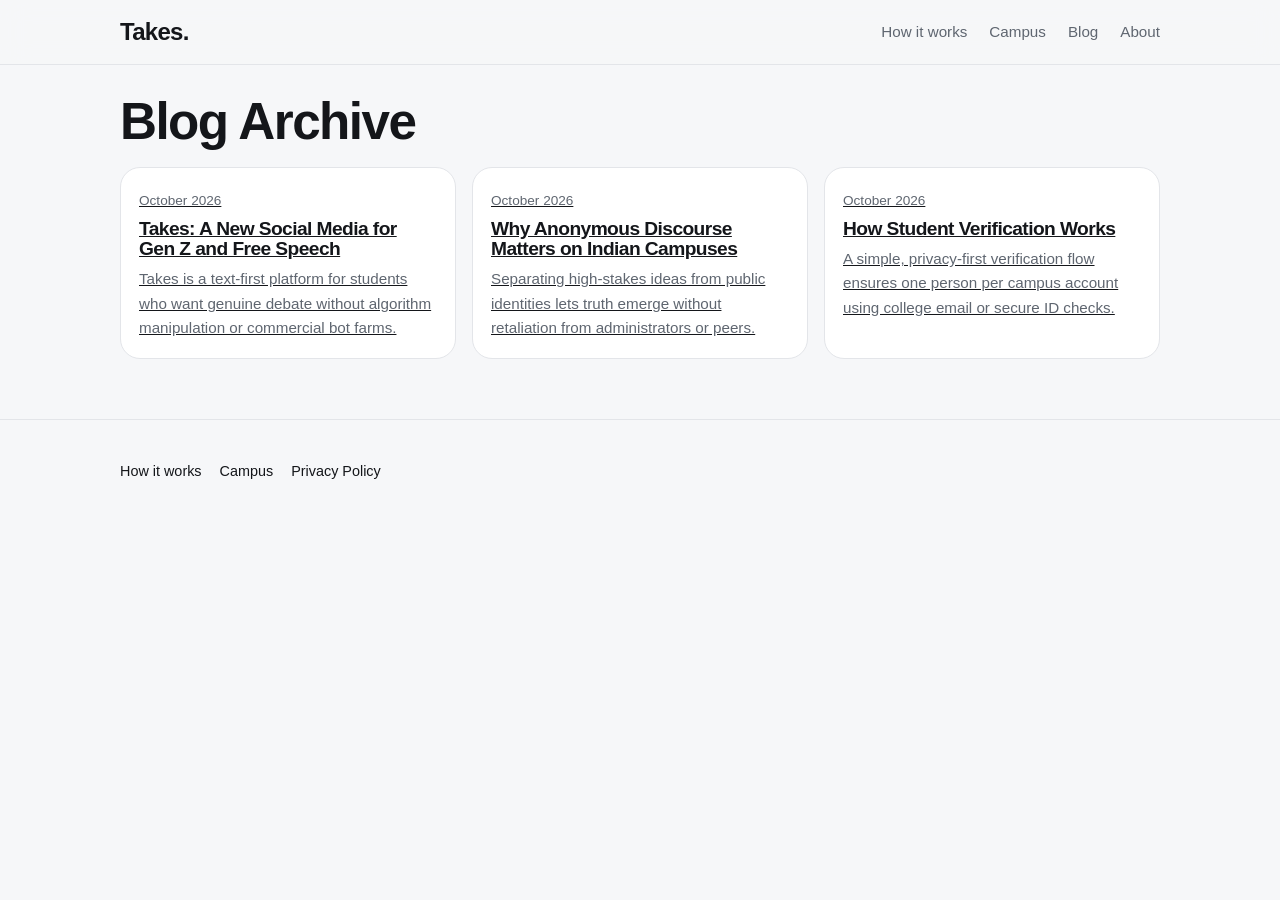
==== blog/index.html @ 722fe3e1 "Restructure site: move privacy policy to privacy.html, add blog index and three posts, update homepa" ====
<!DOCTYPE html>
<html lang="en">
<head>
  <meta charset="utf-8">
  <meta name="viewport" content="width=device-width, initial-scale=1">
  <title>Blog — Takes.</title>
  <link rel="stylesheet" href="../style.css">
</head>
<body>
  <header class="nv">
    <div class="w">
      <a class="logo" href="../index.html">Takes.</a>
      <nav aria-label="Main" class="nl">
        <a href="../index.html#how">How it works</a>
        <a href="../index.html#campus">Campus</a>
        <a href="../blog/index.html">Blog</a>
        <a href="../about.html">About</a>
      </nav>
    </div>
  </header>

  <main class="pg w">
    <div class="bhd">
      <h2>Blog Archive</h2>
    </div>
    <div class="blog-grid">
      <article class="post-card">
        <a href="takes-a-new-social-media-for-gen-z.html" class="post-card-content">
          <span class="post-card-date">October 2026</span>
          <h3 class="post-card-title">Takes: A New Social Media for Gen Z and Free Speech</h3>
          <p style="color:var(--mu); margin-top:8px; font-size:0.95rem;">Takes is a text-first platform for students who want genuine debate without algorithm manipulation or commercial bot farms.</p>
        </a>
      </article>

      <article class="post-card">
        <a href="why-anonymous-takes-matter-on-campus.html" class="post-card-content">
          <span class="post-card-date">October 2026</span>
          <h3 class="post-card-title">Why Anonymous Discourse Matters on Indian Campuses</h3>
          <p style="color:var(--mu); margin-top:8px; font-size:0.95rem;">Separating high-stakes ideas from public identities lets truth emerge without retaliation from administrators or peers.</p>
        </a>
      </article>

      <article class="post-card">
        <a href="how-student-verification-works.html" class="post-card-content">
          <span class="post-card-date">October 2026</span>
          <h3 class="post-card-title">How Student Verification Works</h3>
          <p style="color:var(--mu); margin-top:8px; font-size:0.95rem;">A simple, privacy-first verification flow ensures one person per campus account using college email or secure ID checks.</p>
        </a>
      </article>
    </div>
  </main>

  <footer>
    <div class="w">
      <nav aria-label="Footer" class="fl">
        <a href="../index.html#how">How it works</a>
        <a href="../index.html#campus">Campus</a>
        <a href="../privacy.html">Privacy Policy</a>
      </nav>
    </div>
  </footer>
</body>
</html>
---- style.css ----
/* ==========================================================
   TAKES. MASTER STYLESHEET
   Handles Landing Page, Blog Posts, and Privacy Policy
   ========================================================== */

:root {
  --bg: #121316;
  --cd: #1A1C20;
  --rs: #22252A;
  --bd: #2C2F35;
  --tx: #ECEDEF;
  --mu: #9BA1A9;
  --ln: #6FB1FF;
  --lm: #C0FE72;
  --on: #111111;
  --lb: transparent;
  --dn: #FF5A5F;
}

:root[data-theme="light"] {
  --bg: #F6F7F9;
  --cd: #FFFFFF;
  --rs: #EEF0F3;
  --bd: #E3E5E9;
  --tx: #14161A;
  --mu: #5F6670;
  --ln: #1769E0;
  --lb: #A6DB5E;
  --dn: #D93036;
}

@media (prefers-color-scheme: light) {
  :root:not([data-theme="dark"]) {
    --bg: #F6F7F9;
    --cd: #FFFFFF;
    --rs: #EEF0F3;
    --bd: #E3E5E9;
    --tx: #14161A;
    --mu: #5F6670;
    --ln: #1769E0;
    --lb: #A6DB5E;
    --dn: #D93036;
  }
}

* {
  box-sizing: border-box;
  margin: 0;
  padding: 0;
}

html {
  scroll-behavior: smooth;
  scroll-padding-top: 76px;
}

body {
  background: var(--bg);
  color: var(--tx);
  font: 17px/1.6 'DM Sans', -apple-system, BlinkMacSystemFont, "Segoe UI", Roboto, sans-serif;
  overflow-x: hidden;
  transition: background 0.25s ease, color 0.25s ease;
}

h1, h2, h3, .logo {
  font-family: 'Bricolage Grotesque', 'DM Sans', sans-serif;
  letter-spacing: -0.03em;
  line-height: 1.05;
  font-weight: 700;
}

a {
  color: inherit;
}

img {
  max-width: 100%;
  height: auto;
}

:focus-visible {
  outline: 2px solid var(--lm);
  outline-offset: 3px;
}

.w {
  max-width: 1080px;
  margin: auto;
  padding: 0 20px;
}

/* --- NAVIGATION --- */
.nv {
  position: sticky;
  top: 0;
  z-index: 50;
  background: color-mix(in srgb, var(--bg) 86%, transparent);
  backdrop-filter: blur(14px);
  -webkit-backdrop-filter: blur(14px);
  border-bottom: 1px solid var(--bd);
}

.nv .w {
  display: flex;
  align-items: center;
  gap: 10px;
  height: 64px;
}

.logo {
  display: flex;
  align-items: center;
  gap: 9px;
  font-size: 1.5rem;
  font-weight: 800;
  text-decoration: none;
}

.logo svg {
  width: 36px;
  height: 36px;
  background: #121316;
  border-radius: 11px;
  padding: 3px;
}

.nl {
  display: flex;
  align-items: center;
  gap: 22px;
  margin-left: auto;
}

.nl a {
  text-decoration: none;
  color: var(--mu);
  font-size: 0.95rem;
  transition: color 0.15s;
}

.nl a:hover {
  color: var(--tx);
}

a.bt, .wl button {
  background: var(--lm);
  color: var(--on) !important;
  border: 1px solid var(--lb);
  border-radius: 99px;
  font-weight: 700;
  text-decoration: none;
  transition: transform 0.15s ease, opacity 0.15s ease;
}

a.bt:active, .wl button:active {
  transform: scale(0.97);
}

a.bt {
  padding: 8px 18px;
}

.ic {
  width: 42px;
  height: 42px;
  border-radius: 50%;
  border: 1px solid var(--bd);
  background: var(--cd);
  color: var(--tx);
  cursor: pointer;
  display: grid;
  place-items: center;
  flex: none;
}

.ic svg {
  width: 20px;
  height: 20px;
  fill: none;
  stroke: currentColor;
  stroke-width: 2;
  stroke-linecap: round;
  stroke-linejoin: round;
}

.mb {
  display: none;
}

/* --- MOBILE DRAWER --- */
.ov {
  position: fixed;
  inset: 0;
  background: rgba(0, 0, 0, 0.6);
  opacity: 0;
  pointer-events: none;
  transition: opacity 0.25s;
  z-index: 90;
}

.dr {
  position: fixed;
  top: 0;
  right: 0;
  bottom: 0;
  width: min(340px, 86vw);
  background: var(--cd);
  border-left: 1px solid var(--bd);
  transform: translateX(100%);
  visibility: hidden;
  transition: transform 0.25s cubic-bezier(0.16, 1, 0.3, 1), visibility 0.25s;
  z-index: 100;
  overflow-y: auto;
  padding: 20px 24px;
}

body.mo .ov {
  opacity: 1;
  pointer-events: auto;
}

body.mo .dr {
  transform: none;
  visibility: visible;
}

.dr .x {
  float: right;
  font-size: 2rem;
  line-height: 1;
  background: none;
  border: 0;
  color: var(--tx);
  cursor: pointer;
}

.dr .dl {
  clear: both;
  padding-top: 14px;
}

.dr .dl a {
  display: block;
  font: 700 1.4rem 'Bricolage Grotesque', sans-serif;
  text-decoration: none;
  padding: 10px 0;
  border-bottom: 1px solid var(--bd);
}

/* --- HERO SECTION --- */
.hero {
  padding: 60px 20px 48px;
  display: grid;
  gap: 36px;
  grid-template-columns: 1.15fr 0.85fr;
  align-items: center;
}

.hero h1 {
  font-size: clamp(2.8rem, 8.5vw, 5.2rem);
  font-weight: 800;
}

.hero p {
  color: var(--mu);
  font-size: 1.15rem;
  max-width: 38ch;
  margin: 20px 0 28px;
}

form.wl {
  display: flex;
  gap: 8px;
  max-width: 480px;
  flex-wrap: wrap;
}

.wl input[type="email"] {
  flex: 1 1 220px;
  padding: 15px 20px;
  border-radius: 99px;
  border: 1px solid var(--bd);
  background: var(--cd);
  color: var(--tx);
  font: inherit;
  outline: none;
}

.wl input[type="email"]:focus {
  border-color: var(--lm);
}

.wl button {
  padding: 15px 26px;
  font: 700 1rem 'DM Sans', sans-serif;
  cursor: pointer;
  border: none;
}

.hp {
  position: absolute;
  left: -9999px;
}

.ok {
  display: none;
  font: 700 1.25rem 'Bricolage Grotesque', sans-serif;
  padding: 14px 0;
  color: var(--lm);
}

/* --- MOCK CARDS --- */
.mx {
  display: grid;
  gap: 14px;
  max-width: 380px;
  justify-self: end;
  width: 100%;
}

.mk {
  background: var(--cd);
  border: 1px solid var(--bd);
  border-radius: 24px;
  padding: 18px;
  box-shadow: 0 12px 32px rgba(0,0,0,0.2);
}

.mk.gh {
  background: var(--tx);
  color: var(--bg);
  border-color: var(--tx);
  margin-left: 24px;
  border-radius: 24px 24px 24px 8px;
}

.mh {
  display: flex;
  align-items: center;
  gap: 8px;
}

.mh small, .mh svg {
  color: var(--mu);
}

.gh .mh small, .gh .tg {
  color: inherit;
  opacity: 0.65;
}

.av {
  width: 32px;
  height: 32px;
  border-radius: 50%;
  background: var(--rs);
  display: grid;
  place-items: center;
  font-size: 0.82rem;
  font-weight: 700;
}

.mh svg {
  width: 26px;
  height: 26px;
  fill: none;
  stroke: currentColor;
  stroke-width: 2;
  stroke-linecap: round;
  stroke-linejoin: round;
}

.vp {
  margin-left: auto;
  background: var(--rs);
  border-radius: 99px;
  padding: 3px 12px;
  font-size: 0.85rem;
  font-weight: 700;
}

.gh .vp {
  background: var(--bg);
  color: var(--tx);
}

.tg {
  display: block;
  color: var(--ln);
  font-size: 0.85rem;
  margin: 10px 0 2px;
}

.mk p {
  margin: 4px 0 12px;
  font-size: 1rem;
}

.imgs {
  display: flex;
  gap: 8px;
  overflow: hidden;
}

.im {
  flex: 0 0 auto;
  height: 88px;
  border-radius: 12px;
}

.im.a { width: 140px; background: linear-gradient(135deg, #C0FE72, #5a7d1c); }
.im.b { width: 76px;  background: linear-gradient(160deg, #6FB1FF, #23406b); }
.im.c { width: 110px; background: linear-gradient(45deg, #FF9AC1, #7a3550); }

/* --- SECTIONS & CARDS --- */
section {
  padding: 64px 0;
}

h2 {
  font-size: clamp(1.9rem, 5.5vw, 3.2rem);
  margin-bottom: 10px;
  font-weight: 800;
}

.lead {
  color: var(--mu);
  max-width: 56ch;
  margin-bottom: 30px;
}

.g {
  display: grid;
  gap: 14px;
  grid-template-columns: repeat(auto-fit, minmax(230px, 1fr));
}

.c {
  background: var(--cd);
  border: 1px solid var(--bd);
  border-radius: 22px;
  padding: 24px;
}

.c svg {
  width: 26px;
  height: 26px;
  fill: none;
  stroke: currentColor;
  stroke-width: 2;
  stroke-linecap: round;
  stroke-linejoin: round;
  margin-bottom: 12px;
}

.c h3 {
  font-size: 1.25rem;
  margin-bottom: 8px;
}

.c p {
  color: var(--mu);
  font-size: 0.98rem;
}

.c.f {
  background: var(--tx);
  color: var(--bg);
  border-color: var(--tx);
}

.c.f p, .c.l p {
  color: inherit;
  opacity: 0.75;
}

.c.l {
  background: var(--lm);
  color: var(--on);
  border-color: var(--lm);
}

/* --- FAQ DETAILS --- */
details.q {
  border-bottom: 1px solid var(--bd);
  padding: 18px 0;
}

details.q summary {
  cursor: pointer;
  font: 700 1.15rem 'Bricolage Grotesque', sans-serif;
  list-style: none;
  display: flex;
  justify-content: space-between;
  align-items: center;
}

details.q summary::-webkit-details-marker {
  display: none;
}

details.q summary::after {
  content: "+";
  font-size: 1.4rem;
  font-weight: 400;
}

details.q[open] summary::after {
  content: "\2212";
}

details.q p {
  color: var(--mu);
  margin-top: 10px;
  max-width: 62ch;
}

.cta {
  text-align: center;
}

.cta form {
  margin: auto;
  justify-content: center;
}

/* --- BLOG LIST & READ VIEW (SHARED) --- */
.pg {
  max-width: 1080px;
  margin: auto;
  padding: 30px 20px 60px;
}

.bhd {
  display: flex;
  align-items: baseline;
  justify-content: space-between;
  margin-bottom: 18px;
}

.bhd h2 {
  margin: 0;
}

.bhd a {
  color: var(--mu);
  text-decoration: none;
  font-weight: 700;
}

.blog-grid {
  display: grid;
  gap: 16px;
  grid-template-columns: repeat(auto-fit, minmax(280px, 1fr));
}

.post-card {
  background: var(--cd);
  border: 1px solid var(--bd);
  border-radius: 20px;
  overflow: hidden;
  text-decoration: none;
  color: inherit;
  display: flex;
  flex-direction: column;
  transition: transform 0.2s, border-color 0.2s;
}

.post-card:hover {
  border-color: var(--tx);
  transform: translateY(-2px);
}

.post-card-thumb {
  width: 100%;
  aspect-ratio: 16/9;
  object-fit: cover;
  background: var(--rs);
}

.post-card-content {
  padding: 18px;
}

.post-card-date {
  color: var(--mu);
  font-size: 0.85rem;
}

.post-card-title {
  font-size: 1.2rem;
  margin-top: 6px;
  font-weight: 700;
}

/* --- PRIVACY POLICY / ARTICLE VIEW STYLES --- */
.policy-wrap {
  max-width: 760px;
  margin: 0 auto;
  padding: 20px 0 60px;
}

.policy-card {
  background: var(--cd);
  border: 1px solid var(--bd);
  border-radius: 18px;
  padding: 22px 20px;
  margin-bottom: 16px;
  width: 100%;
}

.policy-card h2 {
  font-size: 1.25rem;
  margin: 0 0 10px 0;
  color: var(--lm);
  font-weight: 700;
}

.policy-card p {
  margin-bottom: 12px;
  font-size: 0.98rem;
}

.policy-card p:last-child {
  margin-bottom: 0;
}

.policy-card ul {
  padding-left: 20px;
  margin-top: 8px;
}

.policy-card li {
  margin-bottom: 8px;
  font-size: 0.95rem;
}

.highlight {
  color: var(--lm);
  font-weight: 600;
}

/* --- FOOTER & BOLT-STYLE GIANT ANIMATED WATERMARK --- */
footer {
  position: relative;
  overflow: hidden;
  padding: 40px 0 0;
  color: var(--mu);
  font-size: 0.9rem;
  border-top: 1px solid var(--bd);
  background: var(--bg);
}

.fl {
  display: flex;
  gap: 18px;
  flex-wrap: wrap;
  margin-bottom: 14px;
}

.fl a {
  text-decoration: none;
  color: var(--tx);
  font-weight: 500;
}

.fl a:hover {
  color: var(--lm);
}

.footer-copy {
  margin-bottom: 30px;
}

/* THE BOLT.NEW SCANLINE WATERMARK */
.bolt-watermark-wrap {
  position: relative;
  width: 100%;
  height: clamp(140px, 24vw, 280px);
  overflow: hidden;
  display: flex;
  align-items: flex-end;
  justify-content: center;
  user-select: none;
  pointer-events: none;
  margin-top: 20px;
}

.bolt-watermark-text {
  font-family: 'Bricolage Grotesque', sans-serif;
  font-size: clamp(6.5rem, 25vw, 22rem);
  font-weight: 800;
  letter-spacing: -0.05em;
  line-height: 0.72;
  margin: 0;
  padding: 0;
  text-align: center;
  position: relative;
  
  /* Striped vertical raster pattern mask matching Bolt.new */
  background: repeating-linear-gradient(
    90deg,
    var(--tx) 0px,
    var(--tx) 3px,
    transparent 3px,
    transparent 7px
  );
  -webkit-background-clip: text;
  -webkit-text-fill-color: transparent;
  opacity: 0.16;
  animation: scanShimmer 6s ease-in-out infinite alternate;
}

:root[data-theme="light"] .bolt-watermark-text {
  opacity: 0.10;
}

/* Ambient bottom glow behind the giant text */
.bolt-watermark-glow {
  position: absolute;
  bottom: -40px;
  width: 70%;
  height: 120px;
  background: radial-gradient(circle, var(--lm) 0%, transparent 70%);
  opacity: 0.08;
  filter: blur(40px);
  pointer-events: none;
}

@keyframes scanShimmer {
  0% {
    opacity: 0.12;
    transform: translateY(4px);
    background-position: 0px 0px;
  }
  50% {
    opacity: 0.22;
  }
  100% {
    opacity: 0.14;
    transform: translateY(0px);
    background-position: 28px 0px;
  }
}

/* --- RESPONSIVE MEDIA QUERIES --- */
@media (max-width: 900px) {
  .nl { display: none; }
  .mb { display: grid; }
  #th { margin-left: auto; }
}

@media (max-width: 760px) {
  .hero {
    grid-template-columns: 1fr;
    padding-top: 36px;
  }
  .mx {
    justify-self: stretch;
    max-width: none;
  }
}

@media (prefers-reduced-motion: reduce) {
  * {
    animation: none !important;
    transition: none !important;
  }
}
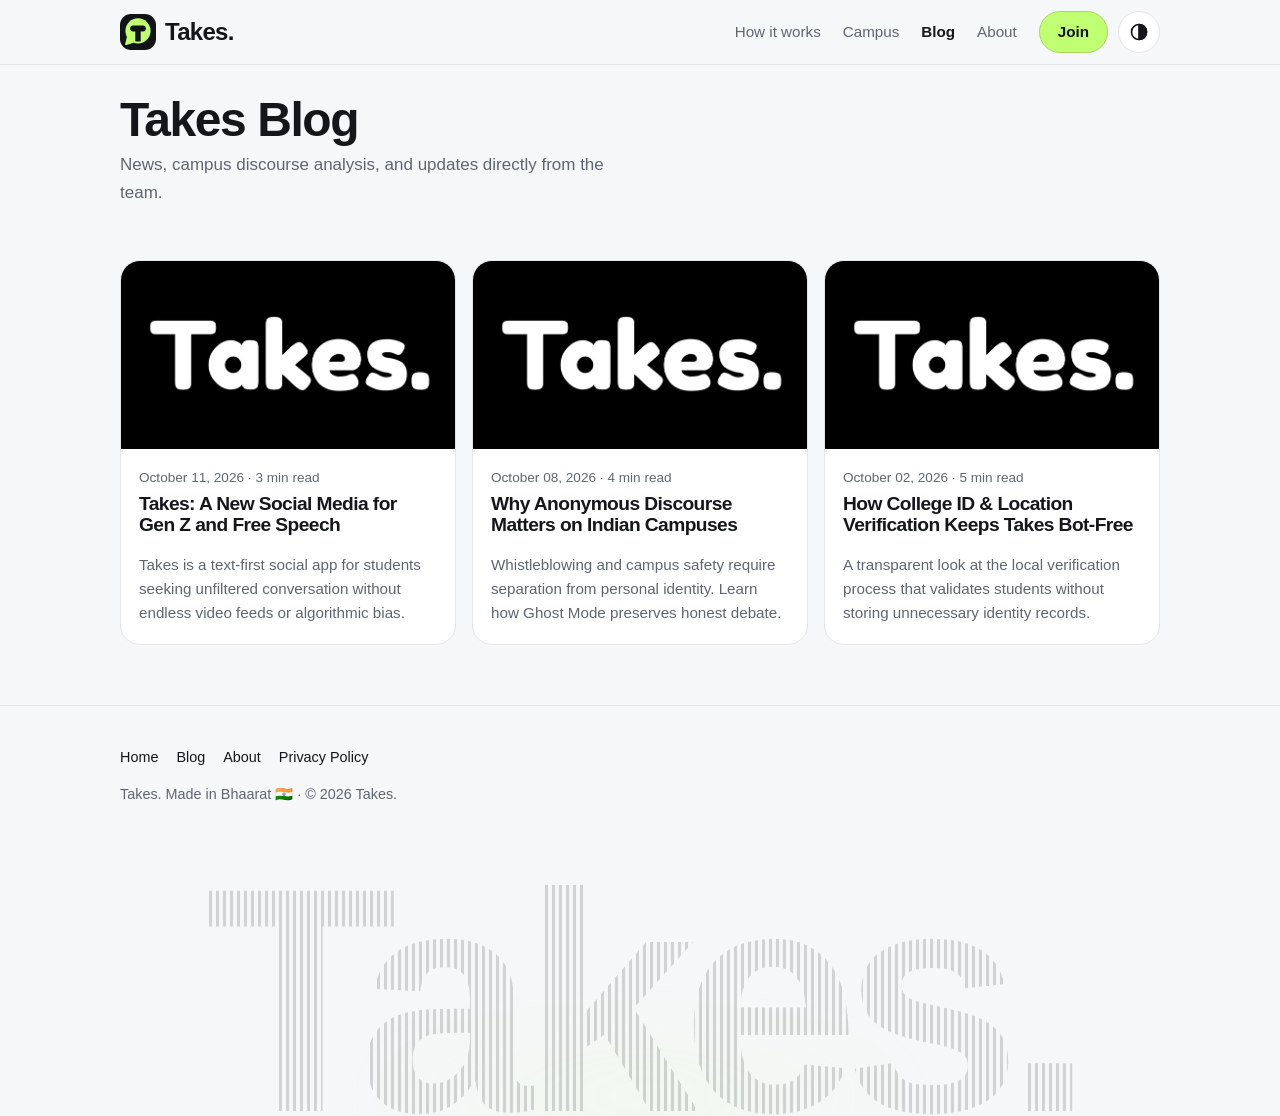
==== commit 4e2502d2: "Refactor index.html for improved layout and accessibility Updated meta tags for better responsivenes" ====
--- a/blog/index.html
+++ b/blog/index.html
@@ -1,50 +1,114 @@
 <!DOCTYPE html>
 <html lang="en">
 <head>
-  <meta charset="utf-8">
-  <meta name="viewport" content="width=device-width, initial-scale=1">
+  <meta charset="UTF-8">
+  <meta name="viewport" content="width=device-width, initial-scale=1.0, viewport-fit=cover">
+  <meta name="theme-color" content="#121316">
   <title>Blog — Takes.</title>
+  
+  <link rel="preconnect" href="https://fonts.googleapis.com">
+  <link rel="preconnect" href="https://fonts.gstatic.com" crossorigin>
+  <link href="https://fonts.googleapis.com/css2?family=Bricolage+Grotesque:wght@700;800&family=DM+Sans:wght@400;500;700&display=swap" rel="stylesheet">
   <link rel="stylesheet" href="../style.css">
+
+  <script>
+    try {
+      var saved = localStorage.getItem('tk-theme');
+      if (saved) document.documentElement.setAttribute('data-theme', saved);
+    } catch(e) {}
+  </script>
 </head>
 <body>
+
   <header class="nv">
     <div class="w">
-      <a class="logo" href="../index.html">Takes.</a>
+      <a class="logo" href="../index.html">
+        <svg viewBox="0 0 100 100" aria-hidden="true">
+          <circle cx="50" cy="46" r="42" fill="#C0FE72"/>
+          <path d="M13 66L6 95l30-9z" fill="#C0FE72"/>
+          <rect x="24" y="28" width="52" height="20" rx="10" fill="#121316"/>
+          <rect x="41" y="40" width="18" height="42" rx="4" fill="#121316"/>
+        </svg>
+        Takes.
+      </a>
+
       <nav aria-label="Main" class="nl">
         <a href="../index.html#how">How it works</a>
         <a href="../index.html#campus">Campus</a>
-        <a href="../blog/index.html">Blog</a>
+        <a href="index.html" style="color:var(--tx); font-weight:700;">Blog</a>
         <a href="../about.html">About</a>
+        <a class="bt" href="../index.html#join">Join</a>
       </nav>
+
+      <button aria-label="Switch theme" class="ic" id="th" type="button">
+        <svg viewBox="0 0 24 24"><circle cx="12" cy="12" r="9"/><path d="M12 3v18a9 9 0 0 0 0-18z" fill="currentColor"/></svg>
+      </button>
+
+      <button aria-controls="dr" aria-expanded="false" aria-label="Open menu" class="ic mb" id="mb" type="button">
+        <svg viewBox="0 0 24 24"><path d="M4 7h16M4 12h16M4 17h16"/></svg>
+      </button>
     </div>
   </header>
 
-  <main class="pg w">
-    <div class="bhd">
-      <h2>Blog Archive</h2>
+  <div class="ov" id="ov"></div>
+  <aside aria-label="Menu" class="dr" id="dr">
+    <button aria-label="Close menu" class="x" id="mx" type="button">&times;</button>
+    <div class="dl">
+      <a href="../index.html">Home</a>
+      <a href="index.html">All Blog Posts</a>
+      <a href="../about.html">About</a>
+      <a href="../privacy.html">Privacy Policy</a>
     </div>
+  </aside>
+
+  <main class="pg">
+    <div class="bhd" style="margin-bottom: 24px;">
+      <div>
+        <h1 style="font-size: clamp(2rem, 5vw, 3rem); font-weight: 800;">Takes Blog</h1>
+        <p class="lead" style="margin-top: 6px;">News, campus discourse analysis, and updates directly from the team.</p>
+      </div>
+    </div>
+
     <div class="blog-grid">
       <article class="post-card">
-        <a href="takes-a-new-social-media-for-gen-z.html" class="post-card-content">
-          <span class="post-card-date">October 2026</span>
-          <h3 class="post-card-title">Takes: A New Social Media for Gen Z and Free Speech</h3>
-          <p style="color:var(--mu); margin-top:8px; font-size:0.95rem;">Takes is a text-first platform for students who want genuine debate without algorithm manipulation or commercial bot farms.</p>
+        <a href="takes-a-new-social-media-for-gen-z.html">
+          <img class="post-card-thumb" 
+               src="../image/takes-launch-banner.jpg" 
+               alt="Takes Platform Launch" 
+               onerror="this.onerror=null;this.src='../image/takes-official-logo.png';">
+          <div class="post-card-content">
+            <span class="post-card-date">October 11, 2026 &middot; 3 min read</span>
+            <h2 class="post-card-title">Takes: A New Social Media for Gen Z and Free Speech</h2>
+            <p class="post-card-snippet">Takes is a text-first social app for students seeking unfiltered conversation without endless video feeds or algorithmic bias.</p>
+          </div>
         </a>
       </article>
 
       <article class="post-card">
-        <a href="why-anonymous-takes-matter-on-campus.html" class="post-card-content">
-          <span class="post-card-date">October 2026</span>
-          <h3 class="post-card-title">Why Anonymous Discourse Matters on Indian Campuses</h3>
-          <p style="color:var(--mu); margin-top:8px; font-size:0.95rem;">Separating high-stakes ideas from public identities lets truth emerge without retaliation from administrators or peers.</p>
+        <a href="why-anonymous-takes-matter-on-campus.html">
+          <img class="post-card-thumb" 
+               src="../image/anonymous-campus.jpg" 
+               alt="Anonymous Discourse" 
+               onerror="this.onerror=null;this.src='../image/takes-official-logo.png';">
+          <div class="post-card-content">
+            <span class="post-card-date">October 08, 2026 &middot; 4 min read</span>
+            <h2 class="post-card-title">Why Anonymous Discourse Matters on Indian Campuses</h2>
+            <p class="post-card-snippet">Whistleblowing and campus safety require separation from personal identity. Learn how Ghost Mode preserves honest debate.</p>
+          </div>
         </a>
       </article>
 
       <article class="post-card">
-        <a href="how-student-verification-works.html" class="post-card-content">
-          <span class="post-card-date">October 2026</span>
-          <h3 class="post-card-title">How Student Verification Works</h3>
-          <p style="color:var(--mu); margin-top:8px; font-size:0.95rem;">A simple, privacy-first verification flow ensures one person per campus account using college email or secure ID checks.</p>
+        <a href="how-student-verification-works.html">
+          <img class="post-card-thumb" 
+               src="../image/college-id-verification.jpg" 
+               alt="Verification Pipeline" 
+               onerror="this.onerror=null;this.src='../image/takes-official-logo.png';">
+          <div class="post-card-content">
+            <span class="post-card-date">October 02, 2026 &middot; 5 min read</span>
+            <h2 class="post-card-title">How College ID & Location Verification Keeps Takes Bot-Free</h2>
+            <p class="post-card-snippet">A transparent look at the local verification process that validates students without storing unnecessary identity records.</p>
+          </div>
         </a>
       </article>
     </div>
@@ -53,11 +117,40 @@
   <footer>
     <div class="w">
       <nav aria-label="Footer" class="fl">
-        <a href="../index.html#how">How it works</a>
-        <a href="../index.html#campus">Campus</a>
+        <a href="../index.html">Home</a>
+        <a href="index.html">Blog</a>
+        <a href="../about.html">About</a>
         <a href="../privacy.html">Privacy Policy</a>
       </nav>
+      <p class="footer-copy">Takes. Made in Bhaarat 🇮🇳 &middot; &copy; 2026 Takes.</p>
+    </div>
+
+    <div class="takes-watermark-wrap" aria-hidden="true">
+      <div class="takes-watermark-glow"></div>
+      <div class="takes-watermark-text">Takes.</div>
     </div>
   </footer>
+
+  <script>
+    (function () {
+      const root = document.documentElement;
+      const themeBtn = document.getElementById('th');
+      const mb = document.getElementById('mb');
+      const dr = document.getElementById('dr');
+      const ov = document.getElementById('ov');
+      const mx = document.getElementById('mx');
+
+      function toggle(o) { document.body.classList.toggle('mo', o); }
+      mb.onclick = () => toggle(true);
+      ov.onclick = () => toggle(false);
+      mx.onclick = () => toggle(false);
+
+      themeBtn.onclick = () => {
+        const next = (root.getAttribute('data-theme') === 'light') ? 'dark' : 'light';
+        root.setAttribute('data-theme', next);
+        localStorage.setItem('tk-theme', next);
+      };
+    })();
+  </script>
 </body>
 </html>
--- a/style.css
+++ b/style.css
@@ -1,8 +1,3 @@
-/* ==========================================================
-   TAKES. MASTER STYLESHEET
-   Handles Landing Page, Blog Posts, and Privacy Policy
-   ========================================================== */
-
 :root {
   --bg: #121316;
   --cd: #1A1C20;
@@ -89,7 +84,7 @@
   padding: 0 20px;
 }
 
-/* --- NAVIGATION --- */
+/* Navigation */
 .nv {
   position: sticky;
   top: 0;
@@ -149,7 +144,7 @@
   border-radius: 99px;
   font-weight: 700;
   text-decoration: none;
-  transition: transform 0.15s ease, opacity 0.15s ease;
+  transition: transform 0.15s ease;
 }
 
 a.bt:active, .wl button:active {
@@ -187,7 +182,7 @@
   display: none;
 }
 
-/* --- MOBILE DRAWER --- */
+/* Mobile Drawer */
 .ov {
   position: fixed;
   inset: 0;
@@ -247,7 +242,7 @@
   border-bottom: 1px solid var(--bd);
 }
 
-/* --- HERO SECTION --- */
+/* Hero Section */
 .hero {
   padding: 60px 20px 48px;
   display: grid;
@@ -309,7 +304,7 @@
   color: var(--lm);
 }
 
-/* --- MOCK CARDS --- */
+/* Mock Feed */
 .mx {
   display: grid;
   gap: 14px;
@@ -412,7 +407,7 @@
 .im.b { width: 76px;  background: linear-gradient(160deg, #6FB1FF, #23406b); }
 .im.c { width: 110px; background: linear-gradient(45deg, #FF9AC1, #7a3550); }
 
-/* --- SECTIONS & CARDS --- */
+/* Common Sections */
 section {
   padding: 64px 0;
 }
@@ -480,7 +475,7 @@
   border-color: var(--lm);
 }
 
-/* --- FAQ DETAILS --- */
+/* FAQ Details */
 details.q {
   border-bottom: 1px solid var(--bd);
   padding: 18px 0;
@@ -524,7 +519,7 @@
   justify-content: center;
 }
 
-/* --- BLOG LIST & READ VIEW (SHARED) --- */
+/* Blog Feed & Cards */
 .pg {
   max-width: 1080px;
   margin: auto;
@@ -566,6 +561,14 @@
   transition: transform 0.2s, border-color 0.2s;
 }
 
+.post-card a {
+  text-decoration: none;
+  color: inherit;
+  display: flex;
+  flex-direction: column;
+  height: 100%;
+}
+
 .post-card:hover {
   border-color: var(--tx);
   transform: translateY(-2px);
@@ -575,11 +578,14 @@
   width: 100%;
   aspect-ratio: 16/9;
   object-fit: cover;
-  background: var(--rs);
+  background: #000;
 }
 
 .post-card-content {
   padding: 18px;
+  display: flex;
+  flex-direction: column;
+  flex: 1;
 }
 
 .post-card-date {
@@ -593,7 +599,13 @@
   font-weight: 700;
 }
 
-/* --- PRIVACY POLICY / ARTICLE VIEW STYLES --- */
+.post-card-snippet {
+  color: var(--mu);
+  font-size: 0.95rem;
+  margin-top: 8px;
+}
+
+/* Policy / Document Container */
 .policy-wrap {
   max-width: 760px;
   margin: 0 auto;
@@ -640,7 +652,7 @@
   font-weight: 600;
 }
 
-/* --- FOOTER & BOLT-STYLE GIANT ANIMATED WATERMARK --- */
+/* Footer & Takes Watermark */
 footer {
   position: relative;
   overflow: hidden;
@@ -672,8 +684,7 @@
   margin-bottom: 30px;
 }
 
-/* THE BOLT.NEW SCANLINE WATERMARK */
-.bolt-watermark-wrap {
+.takes-watermark-wrap {
   position: relative;
   width: 100%;
   height: clamp(140px, 24vw, 280px);
@@ -683,10 +694,10 @@
   justify-content: center;
   user-select: none;
   pointer-events: none;
-  margin-top: 20px;
-}
-
-.bolt-watermark-text {
+  margin-top: 24px;
+}
+
+.takes-watermark-text {
   font-family: 'Bricolage Grotesque', sans-serif;
   font-size: clamp(6.5rem, 25vw, 22rem);
   font-weight: 800;
@@ -696,8 +707,6 @@
   padding: 0;
   text-align: center;
   position: relative;
-  
-  /* Striped vertical raster pattern mask matching Bolt.new */
   background: repeating-linear-gradient(
     90deg,
     var(--tx) 0px,
@@ -708,15 +717,14 @@
   -webkit-background-clip: text;
   -webkit-text-fill-color: transparent;
   opacity: 0.16;
-  animation: scanShimmer 6s ease-in-out infinite alternate;
-}
-
-:root[data-theme="light"] .bolt-watermark-text {
+  animation: takesScanMotion 6s ease-in-out infinite alternate;
+}
+
+:root[data-theme="light"] .takes-watermark-text {
   opacity: 0.10;
 }
 
-/* Ambient bottom glow behind the giant text */
-.bolt-watermark-glow {
+.takes-watermark-glow {
   position: absolute;
   bottom: -40px;
   width: 70%;
@@ -727,7 +735,7 @@
   pointer-events: none;
 }
 
-@keyframes scanShimmer {
+@keyframes takesScanMotion {
   0% {
     opacity: 0.12;
     transform: translateY(4px);
@@ -743,7 +751,7 @@
   }
 }
 
-/* --- RESPONSIVE MEDIA QUERIES --- */
+/* Responsiveness */
 @media (max-width: 900px) {
   .nl { display: none; }
   .mb { display: grid; }
@@ -760,10 +768,3 @@
     max-width: none;
   }
 }
-
-@media (prefers-reduced-motion: reduce) {
-  * {
-    animation: none !important;
-    transition: none !important;
-  }
-}
